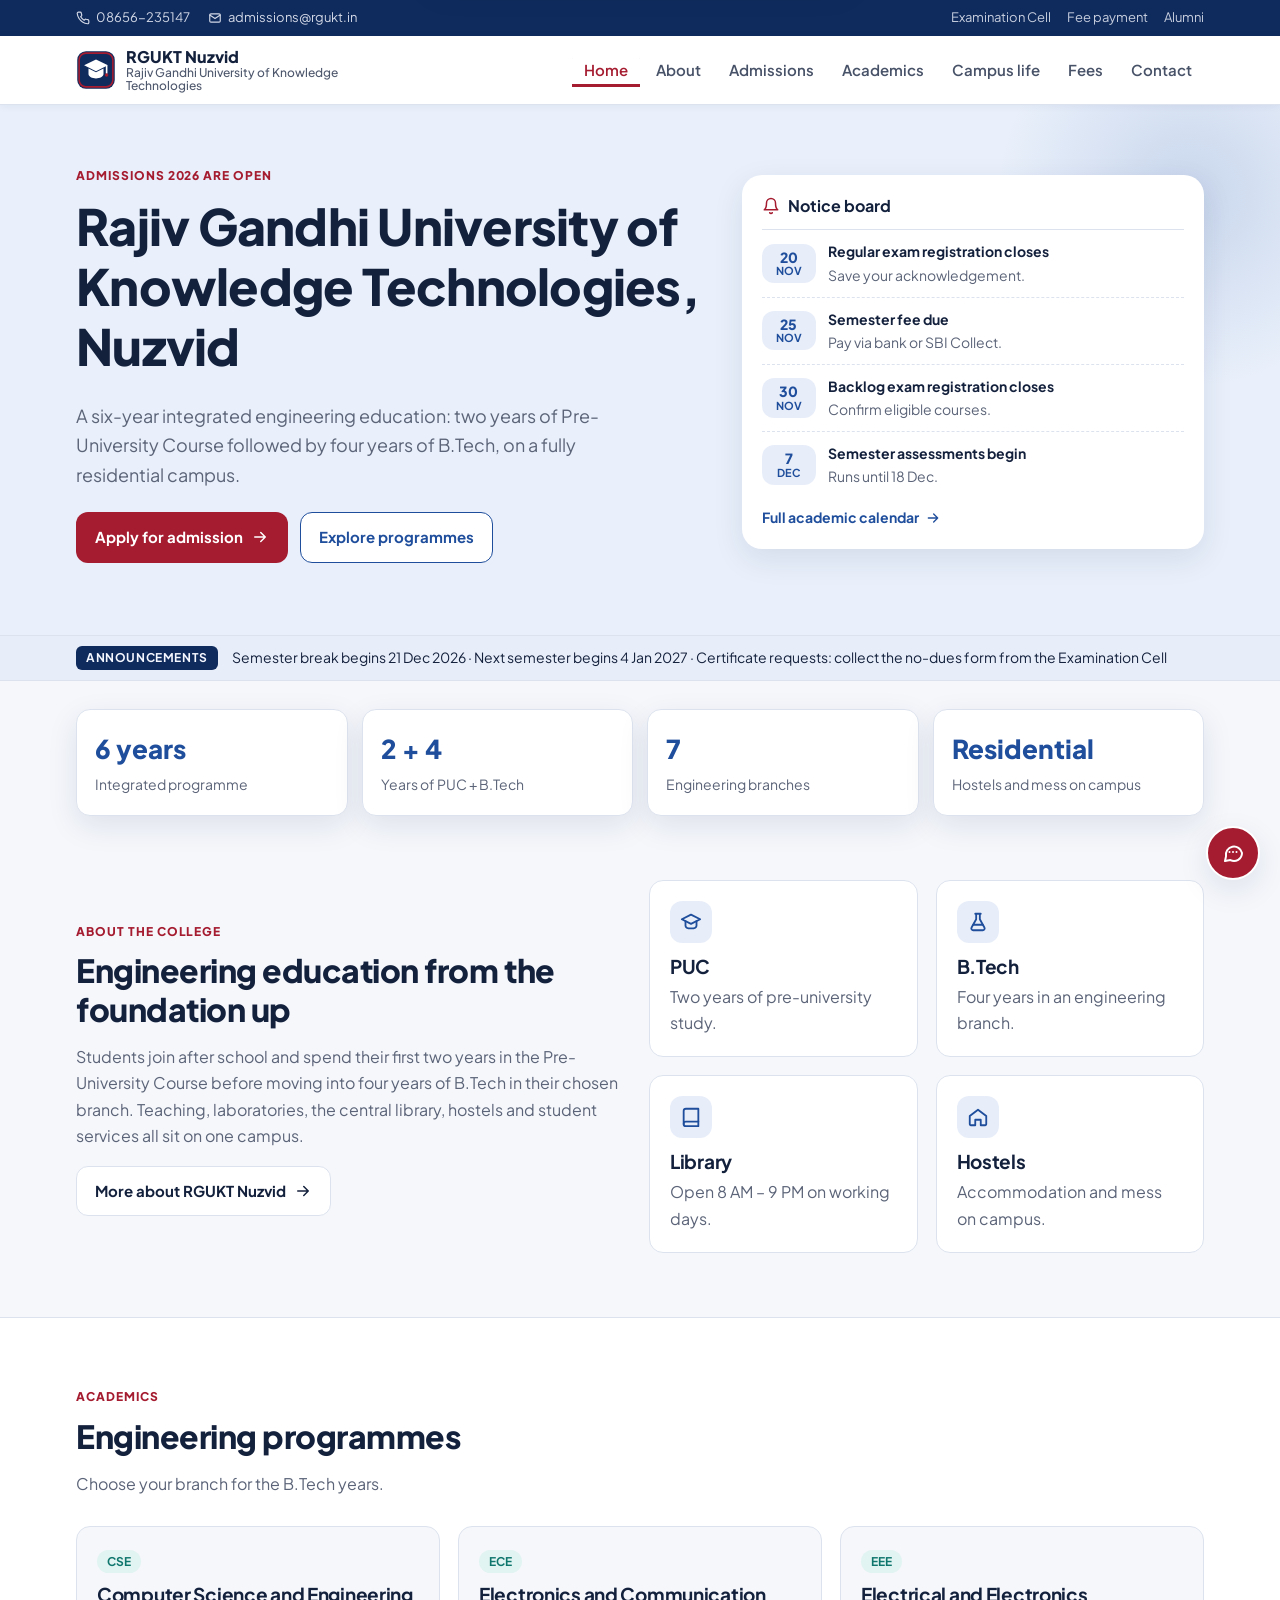
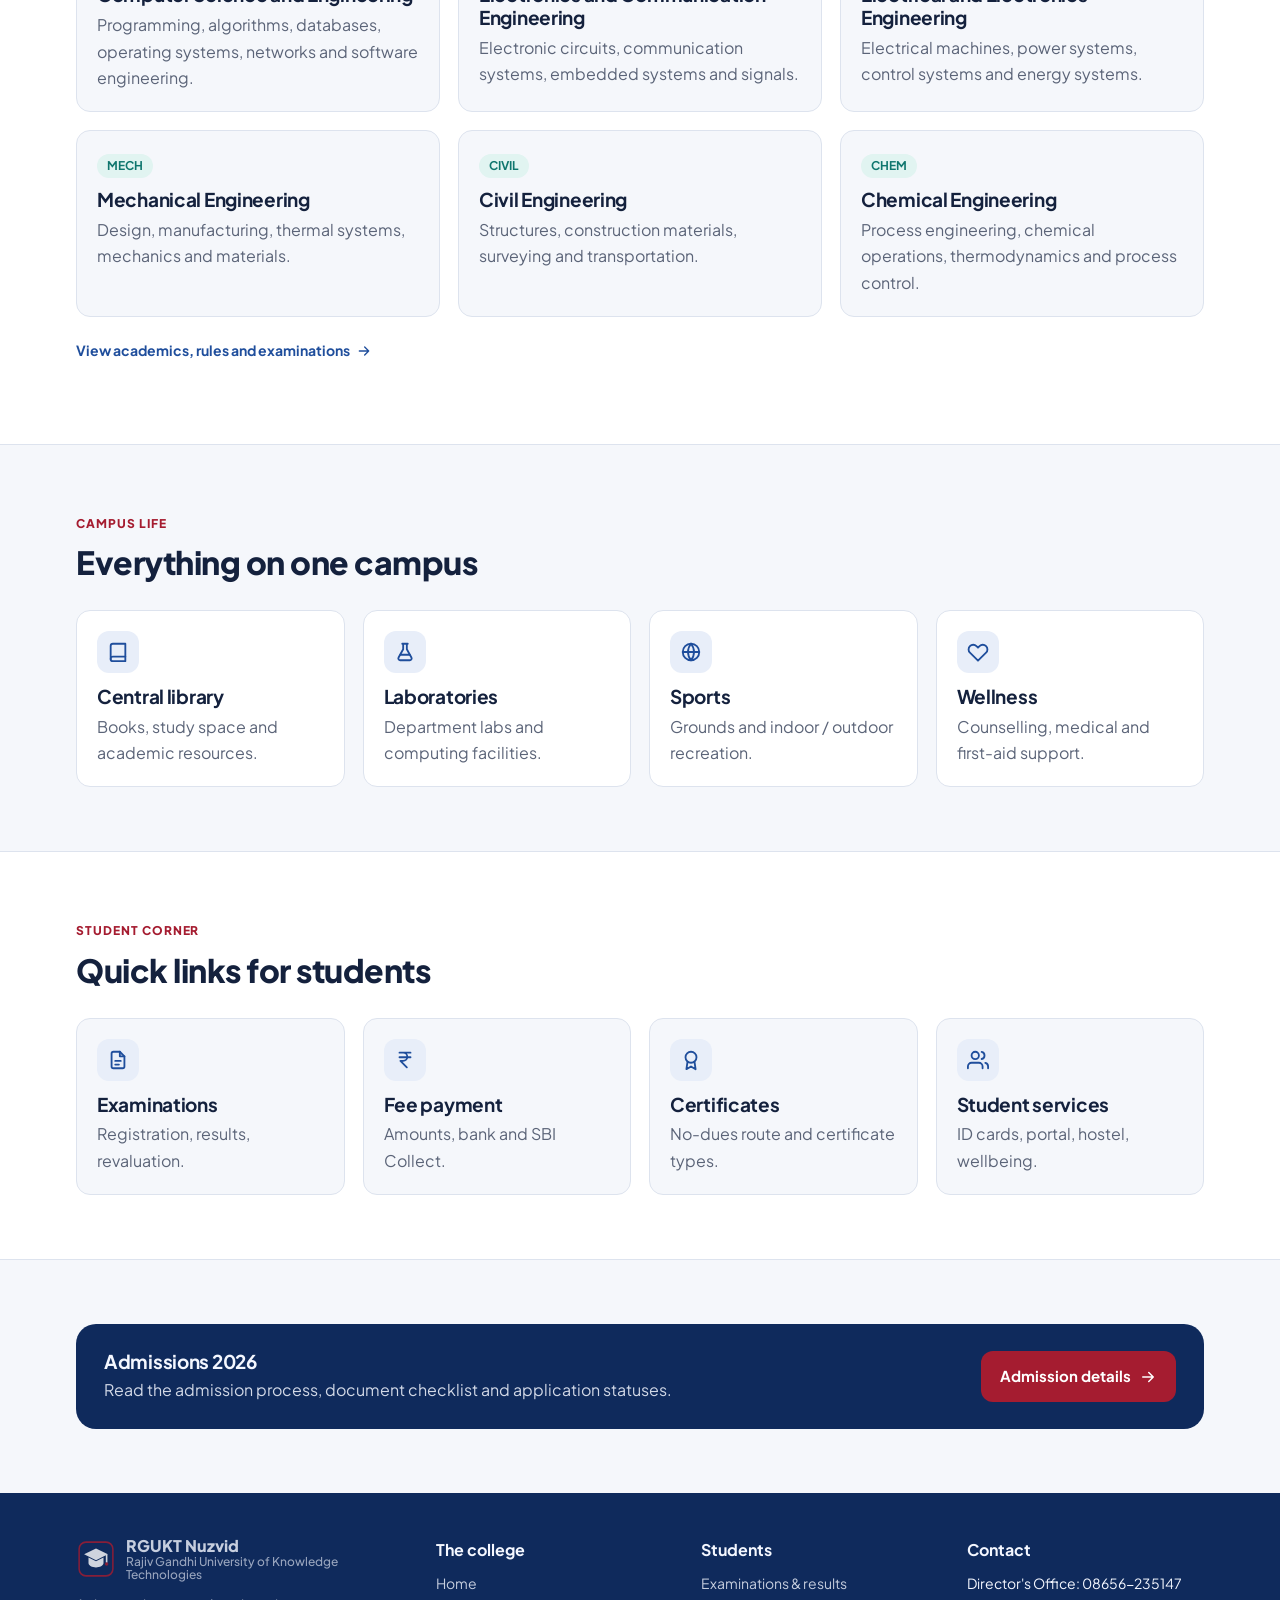
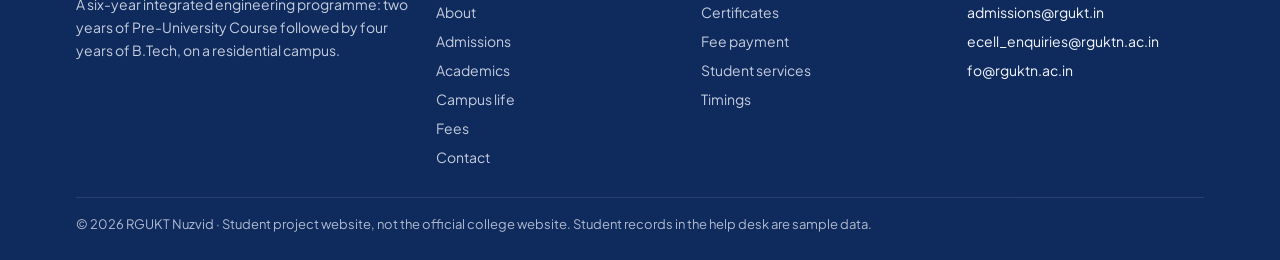
==== index.html @ 2dc01d85 "Add files via upload" ====
<!doctype html>
<html lang="en">
<head>
<meta charset="utf-8">
<meta name="viewport" content="width=device-width, initial-scale=1">
<meta name="color-scheme" content="light">
<title>Home | RGUKT Nuzvid</title>
<meta name="description" content="RGUKT Nuzvid: six-year integrated B.Tech programme. Admissions, academics, campus life, fees and contacts.">
<link rel="icon" href="assets/logo.svg" type="image/svg+xml">
<link rel="preconnect" href="https://fonts.googleapis.com">
<link rel="preconnect" href="https://fonts.gstatic.com" crossorigin>
<link href="https://fonts.googleapis.com/css2?family=Plus+Jakarta+Sans:wght@400;500;600;700;800&display=swap" rel="stylesheet">
<link rel="stylesheet" href="css/style.css">
</head>
<body>
<a class="skip" href="#main">Skip to content</a>
<div class="topbar">
  <div class="container topbar-inner">
    <span><svg viewBox="0 0 24 24" fill="none" stroke="currentColor" stroke-width="2" stroke-linecap="round" stroke-linejoin="round" aria-hidden="true"><path d="M22 16.9v3a2 2 0 0 1-2.2 2 19.8 19.8 0 0 1-8.6-3.1 19.5 19.5 0 0 1-6-6A19.8 19.8 0 0 1 2.1 4.2 2 2 0 0 1 4.1 2h3a2 2 0 0 1 2 1.7c.1 1 .4 1.9.7 2.8a2 2 0 0 1-.5 2.1L8 9.9a16 16 0 0 0 6 6l1.3-1.3a2 2 0 0 1 2.1-.4c.9.3 1.8.6 2.8.7a2 2 0 0 1 1.7 2z"/></svg> 08656-235147</span>
    <span><svg viewBox="0 0 24 24" fill="none" stroke="currentColor" stroke-width="2" stroke-linecap="round" stroke-linejoin="round" aria-hidden="true"><rect x="3" y="5" width="18" height="14" rx="2"/><path d="M3 7l9 6 9-6"/></svg> admissions@rgukt.in</span>
    <nav class="topbar-links" aria-label="Quick links">
      <a href="academics.html#exams">Examination Cell</a>
      <a href="fees.html">Fee payment</a>
      <a href="contact.html#alumni">Alumni</a>
    </nav>
  </div>
</div>
<header class="site-header">
  <div class="container nav">
    <a class="logo" href="index.html"><img src="assets/logo.svg" alt="" width="44" height="44"><span>RGUKT Nuzvid<small>Rajiv Gandhi University of Knowledge Technologies</small></span></a>
    <button class="icon-btn menu-btn" type="button" aria-expanded="false" aria-label="Menu">Menu</button>
    <ul class="nav-links">
      <li><a href="index.html">Home</a></li>
      <li><a href="about.html">About</a></li>
      <li><a href="admissions.html">Admissions</a></li>
      <li><a href="academics.html">Academics</a></li>
      <li><a href="campus.html">Campus life</a></li>
      <li><a href="fees.html">Fees</a></li>
      <li><a href="contact.html">Contact</a></li>
    </ul>
  </div>
</header>
<main id="main">

<section class="hero">
  <div class="container hero-grid">
    <div>
      <span class="eyebrow">Admissions 2026 are open</span>
      <h1>Rajiv Gandhi University of Knowledge Technologies, Nuzvid</h1>
      <p class="lead">A six-year integrated engineering education: two years of Pre-University Course followed by four years of B.Tech, on a fully residential campus.</p>
      <div class="hero-actions">
        <a class="btn btn-primary" href="admissions.html">Apply for admission <svg viewBox="0 0 24 24" fill="none" stroke="currentColor" stroke-width="2" stroke-linecap="round" stroke-linejoin="round" aria-hidden="true"><path d="M5 12h14M13 6l6 6-6 6"/></svg></a>
        <a class="btn btn-ghost" href="academics.html">Explore programmes</a>
      </div>
    </div>
    <div class="hero-card">
      <div class="hero-card-head"><svg viewBox="0 0 24 24" fill="none" stroke="currentColor" stroke-width="2" stroke-linecap="round" stroke-linejoin="round" aria-hidden="true"><path d="M18 8a6 6 0 0 0-12 0c0 7-3 9-3 9h18s-3-2-3-9"/><path d="M13.7 21a2 2 0 0 1-3.4 0"/></svg><b>Notice board</b></div>
      <ul class="notice-list">
        <li><span class="date-chip">20<small>Nov</small></span><span><b>Regular exam registration closes</b>Save your acknowledgement.</span></li>
        <li><span class="date-chip">25<small>Nov</small></span><span><b>Semester fee due</b>Pay via bank or SBI Collect.</span></li>
        <li><span class="date-chip">30<small>Nov</small></span><span><b>Backlog exam registration closes</b>Confirm eligible courses.</span></li>
        <li><span class="date-chip">7<small>Dec</small></span><span><b>Semester assessments begin</b>Runs until 18 Dec.</span></li>
      </ul>
      <a class="text-link" href="academics.html#calendar">Full academic calendar <svg viewBox="0 0 24 24" fill="none" stroke="currentColor" stroke-width="2" stroke-linecap="round" stroke-linejoin="round" aria-hidden="true"><path d="M5 12h14M13 6l6 6-6 6"/></svg></a>
    </div>
  </div>
</section>
<div class="ticker" role="region" aria-label="Announcements">
  <div class="container ticker-inner"><b>Announcements</b><span>Semester break begins 21 Dec 2026 · Next semester begins 4 Jan 2027 · Certificate requests: collect the no-dues form from the Examination Cell</span></div>
</div>

<div class="container">
  <div class="stats">
    <div class="stat"><b>6 years</b><span>Integrated programme</span></div>
    <div class="stat"><b>2 + 4</b><span>Years of PUC + B.Tech</span></div>
    <div class="stat"><b>7</b><span>Engineering branches</span></div>
    <div class="stat"><b>Residential</b><span>Hostels and mess on campus</span></div>
  </div>
</div>

<section class="block">
  <div class="container grid g2" style="align-items:center">
    <div>
      <span class="eyebrow">About the college</span>
      <h2>Engineering education from the foundation up</h2>
      <p class="muted">Students join after school and spend their first two years in the Pre-University Course before moving into four years of B.Tech in their chosen branch. Teaching, laboratories, the central library, hostels and student services all sit on one campus.</p>
      <a class="btn btn-outline" href="about.html">More about RGUKT Nuzvid <svg viewBox="0 0 24 24" fill="none" stroke="currentColor" stroke-width="2" stroke-linecap="round" stroke-linejoin="round" aria-hidden="true"><path d="M5 12h14M13 6l6 6-6 6"/></svg></a>
    </div>
    <div class="grid g2">
      <div class="card"><div class="ic"><svg viewBox="0 0 24 24" fill="none" stroke="currentColor" stroke-width="2" stroke-linecap="round" stroke-linejoin="round" aria-hidden="true"><path d="M22 9L12 4 2 9l10 5 10-5z"/><path d="M6 11v5c0 1.7 2.7 3 6 3s6-1.3 6-3v-5"/></svg></div><h3>PUC</h3><p class="muted">Two years of pre-university study.</p></div>
      <div class="card"><div class="ic"><svg viewBox="0 0 24 24" fill="none" stroke="currentColor" stroke-width="2" stroke-linecap="round" stroke-linejoin="round" aria-hidden="true"><path d="M9 3h6M10 3v6l-5 9a2 2 0 0 0 1.8 3h10.4a2 2 0 0 0 1.8-3l-5-9V3"/><path d="M7 15h10"/></svg></div><h3>B.Tech</h3><p class="muted">Four years in an engineering branch.</p></div>
      <div class="card"><div class="ic"><svg viewBox="0 0 24 24" fill="none" stroke="currentColor" stroke-width="2" stroke-linecap="round" stroke-linejoin="round" aria-hidden="true"><path d="M4 19.5A2.5 2.5 0 0 1 6.5 17H20V3H6.5A2.5 2.5 0 0 0 4 5.5z"/><path d="M4 19.5A2.5 2.5 0 0 0 6.5 22H20v-5"/></svg></div><h3>Library</h3><p class="muted">Open 8 AM – 9 PM on working days.</p></div>
      <div class="card"><div class="ic"><svg viewBox="0 0 24 24" fill="none" stroke="currentColor" stroke-width="2" stroke-linecap="round" stroke-linejoin="round" aria-hidden="true"><path d="M3 11l9-7 9 7v9a1 1 0 0 1-1 1h-5v-6H9v6H4a1 1 0 0 1-1-1z"/></svg></div><h3>Hostels</h3><p class="muted">Accommodation and mess on campus.</p></div>
    </div>
  </div>
</section>

<section class="block alt">
  <div class="container">
    <div class="section-head">
      <span class="eyebrow">Academics</span>
      <h2>Engineering programmes</h2>
      <p class="muted">Choose your branch for the B.Tech years.</p>
    </div>
    <div class="grid g3">
      <div class="card"><span class="tag">CSE</span><h3 style="margin-top:10px">Computer Science and Engineering</h3><p class="muted">Programming, algorithms, databases, operating systems, networks and software engineering.</p></div>
      <div class="card"><span class="tag">ECE</span><h3 style="margin-top:10px">Electronics and Communication Engineering</h3><p class="muted">Electronic circuits, communication systems, embedded systems and signals.</p></div>
      <div class="card"><span class="tag">EEE</span><h3 style="margin-top:10px">Electrical and Electronics Engineering</h3><p class="muted">Electrical machines, power systems, control systems and energy systems.</p></div>
      <div class="card"><span class="tag">MECH</span><h3 style="margin-top:10px">Mechanical Engineering</h3><p class="muted">Design, manufacturing, thermal systems, mechanics and materials.</p></div>
      <div class="card"><span class="tag">CIVIL</span><h3 style="margin-top:10px">Civil Engineering</h3><p class="muted">Structures, construction materials, surveying and transportation.</p></div>
      <div class="card"><span class="tag">CHEM</span><h3 style="margin-top:10px">Chemical Engineering</h3><p class="muted">Process engineering, chemical operations, thermodynamics and process control.</p></div>
    </div>
    <p style="margin-top:20px"><a class="text-link" href="academics.html">View academics, rules and examinations <svg viewBox="0 0 24 24" fill="none" stroke="currentColor" stroke-width="2" stroke-linecap="round" stroke-linejoin="round" aria-hidden="true"><path d="M5 12h14M13 6l6 6-6 6"/></svg></a></p>
  </div>
</section>

<section class="block">
  <div class="container">
    <div class="section-head">
      <span class="eyebrow">Campus life</span>
      <h2>Everything on one campus</h2>
    </div>
    <div class="grid g4">
      <div class="card"><div class="ic"><svg viewBox="0 0 24 24" fill="none" stroke="currentColor" stroke-width="2" stroke-linecap="round" stroke-linejoin="round" aria-hidden="true"><path d="M4 19.5A2.5 2.5 0 0 1 6.5 17H20V3H6.5A2.5 2.5 0 0 0 4 5.5z"/><path d="M4 19.5A2.5 2.5 0 0 0 6.5 22H20v-5"/></svg></div><h3>Central library</h3><p class="muted">Books, study space and academic resources.</p></div>
      <div class="card"><div class="ic"><svg viewBox="0 0 24 24" fill="none" stroke="currentColor" stroke-width="2" stroke-linecap="round" stroke-linejoin="round" aria-hidden="true"><path d="M9 3h6M10 3v6l-5 9a2 2 0 0 0 1.8 3h10.4a2 2 0 0 0 1.8-3l-5-9V3"/><path d="M7 15h10"/></svg></div><h3>Laboratories</h3><p class="muted">Department labs and computing facilities.</p></div>
      <div class="card"><div class="ic"><svg viewBox="0 0 24 24" fill="none" stroke="currentColor" stroke-width="2" stroke-linecap="round" stroke-linejoin="round" aria-hidden="true"><circle cx="12" cy="12" r="9"/><path d="M3 12h18M12 3a14 14 0 0 1 0 18M12 3a14 14 0 0 0 0 18"/></svg></div><h3>Sports</h3><p class="muted">Grounds and indoor / outdoor recreation.</p></div>
      <div class="card"><div class="ic"><svg viewBox="0 0 24 24" fill="none" stroke="currentColor" stroke-width="2" stroke-linecap="round" stroke-linejoin="round" aria-hidden="true"><path d="M20.8 5.6a5 5 0 0 0-7.1 0L12 7.3l-1.7-1.7a5 5 0 0 0-7.1 7.1L12 21.5l8.8-8.8a5 5 0 0 0 0-7.1z"/></svg></div><h3>Wellness</h3><p class="muted">Counselling, medical and first-aid support.</p></div>
    </div>
  </div>
</section>

<section class="block alt">
  <div class="container">
    <div class="section-head">
      <span class="eyebrow">Student corner</span>
      <h2>Quick links for students</h2>
    </div>
    <div class="grid g4">
      <a class="card link" href="academics.html#exams"><div class="ic"><svg viewBox="0 0 24 24" fill="none" stroke="currentColor" stroke-width="2" stroke-linecap="round" stroke-linejoin="round" aria-hidden="true"><path d="M14 3H7a2 2 0 0 0-2 2v14a2 2 0 0 0 2 2h10a2 2 0 0 0 2-2V8z"/><path d="M14 3v5h5M9 13h6M9 17h4"/></svg></div><h3>Examinations</h3><p class="muted">Registration, results, revaluation.</p></a>
      <a class="card link" href="fees.html"><div class="ic"><svg viewBox="0 0 24 24" fill="none" stroke="currentColor" stroke-width="2" stroke-linecap="round" stroke-linejoin="round" aria-hidden="true"><path d="M6 4h12M6 9h12M14 20L7 13h3a4 4 0 0 0 0-9"/></svg></div><h3>Fee payment</h3><p class="muted">Amounts, bank and SBI Collect.</p></a>
      <a class="card link" href="academics.html#certificates"><div class="ic"><svg viewBox="0 0 24 24" fill="none" stroke="currentColor" stroke-width="2" stroke-linecap="round" stroke-linejoin="round" aria-hidden="true"><circle cx="12" cy="9" r="6"/><path d="M8.2 13.9L7 22l5-3 5 3-1.2-8.1"/></svg></div><h3>Certificates</h3><p class="muted">No-dues route and certificate types.</p></a>
      <a class="card link" href="campus.html#services"><div class="ic"><svg viewBox="0 0 24 24" fill="none" stroke="currentColor" stroke-width="2" stroke-linecap="round" stroke-linejoin="round" aria-hidden="true"><path d="M17 21v-2a4 4 0 0 0-4-4H5a4 4 0 0 0-4 4v2"/><circle cx="9" cy="7" r="4"/><path d="M23 21v-2a4 4 0 0 0-3-3.9M16 3.1a4 4 0 0 1 0 7.8"/></svg></div><h3>Student services</h3><p class="muted">ID cards, portal, hostel, wellbeing.</p></a>
    </div>
  </div>
</section>
<section class="block">
  <div class="container">
    <div class="callout">
      <div><h3>Admissions 2026</h3><p>Read the admission process, document checklist and application statuses.</p></div>
      <a class="btn btn-primary" href="admissions.html">Admission details <svg viewBox="0 0 24 24" fill="none" stroke="currentColor" stroke-width="2" stroke-linecap="round" stroke-linejoin="round" aria-hidden="true"><path d="M5 12h14M13 6l6 6-6 6"/></svg></a>
    </div>
  </div>
</section>

</main>
<footer class="site-footer">
  <div class="container">
    <div class="foot-grid">
      <div>
        <a class="logo" href="index.html"><img src="assets/logo.svg" alt="" width="44" height="44"><span>RGUKT Nuzvid<small>Rajiv Gandhi University of Knowledge Technologies</small></span></a>
        <p style="margin-top:12px;opacity:.8;font-size:14px;max-width:380px">A six-year integrated engineering programme: two years of Pre-University Course followed by four years of B.Tech, on a residential campus.</p>
      </div>
      <div>
        <b>The college</b>
        <ul style="margin-top:8px">
          <li><a href="index.html">Home</a></li>
          <li><a href="about.html">About</a></li>
          <li><a href="admissions.html">Admissions</a></li>
          <li><a href="academics.html">Academics</a></li>
          <li><a href="campus.html">Campus life</a></li>
          <li><a href="fees.html">Fees</a></li>
          <li><a href="contact.html">Contact</a></li>
        </ul>
      </div>
      <div>
        <b>Students</b>
        <ul style="margin-top:8px">
          <li><a href="academics.html#exams">Examinations &amp; results</a></li>
          <li><a href="academics.html#certificates">Certificates</a></li>
          <li><a href="fees.html">Fee payment</a></li>
          <li><a href="campus.html#services">Student services</a></li>
          <li><a href="campus.html#timings">Timings</a></li>
        </ul>
      </div>
      <div>
        <b>Contact</b>
        <ul style="margin-top:8px">
          <li>Director's Office: 08656-235147</li>
          <li>admissions@rgukt.in</li>
          <li>ecell_enquiries@rguktn.ac.in</li>
          <li>fo@rguktn.ac.in</li>
        </ul>
      </div>
    </div>
    <div class="foot-note">© <span id="year">2026</span> RGUKT Nuzvid · Student project website, not the official college website. Student records in the help desk are sample data.</div>
  </div>
</footer>
<script src="js/data.js"></script>
<script src="js/main.js"></script>
<script src="js/chatbot.js"></script>
</body>
</html>
---- css/style.css ----
/* RGUKT Nuzvid college site: light navy + crimson theme */
:root {
  --bg: #f5f7fb;
  --panel: #ffffff;
  --ink: #14213d;
  --muted: #5b6478;
  --line: #dde3ee;
  --brand: #0f2a5c;          /* deep navy: top bar, footer, callouts */
  --brand-2: #1f4e9c;        /* royal blue: links, icons */
  --brand-soft: #e8eef9;
  --accent: #a51c30;         /* crimson: primary buttons, highlights */
  --accent-soft: #fbe9ec;
  --on-accent: #ffffff;
  --header-bg: #ffffff;
  --header-ink: #14213d;
  --hero-bg: #e9f0fb;
  --hero-ink: #14213d;
  --teal: #0f766e;
  --teal-soft: #e1f4f1;
  --rose: #a51c30;
  --rose-soft: #fbe9ec;
  --ok: #2f7d32;
  --ok-soft: #e8f5e9;
  --warn: #a51c30;
  --danger: #b42318;
  --danger-soft: #fdecea;
  --on-brand: #f4f7ff;
  --shadow: 0 10px 30px rgba(15, 42, 92, .10);
  --radius: 14px;
  color-scheme: light;
}
* { box-sizing: border-box; }
html { scroll-behavior: smooth; }
body {
  margin: 0; background: var(--bg); color: var(--ink);
  font: 16px/1.65 "Plus Jakarta Sans", system-ui, -apple-system, Segoe UI, sans-serif;
  -webkit-font-smoothing: antialiased;
}
img, svg { max-width: 100%; }
a { color: var(--brand-2); }
h1, h2, h3, h4 { line-height: 1.2; letter-spacing: -.015em; margin: 0 0 .5em; }
h1 { font-size: clamp(30px, 5vw, 50px); font-weight: 800; }
h2 { font-size: clamp(24px, 3vw, 32px); font-weight: 800; }
h3 { font-size: 19px; font-weight: 700; }
p { margin: 0 0 1em; }
.container { width: 100%; max-width: 1160px; margin: 0 auto; padding: 0 16px; }
.muted { color: var(--muted); }
.skip { position: absolute; left: -999px; top: 0; background: var(--panel); padding: 8px 12px; z-index: 100; }
.skip:focus { left: 8px; }

/* top utility bar */
.topbar { background: var(--brand); color: var(--on-brand); font-size: 13px; }
.topbar-inner { display: flex; align-items: center; gap: 18px; min-height: 36px; flex-wrap: wrap; }
.topbar-inner > span { display: inline-flex; align-items: center; gap: 6px; opacity: .85; }
.topbar svg { width: 14px; height: 14px; }
.topbar-links { margin-left: auto; display: flex; gap: 16px; }
.topbar-links a { color: var(--on-brand); opacity: .8; text-decoration: none; }
.topbar-links a:hover { opacity: 1; text-decoration: underline; }

/* hero notice board */
.hero-card { background: var(--panel); color: var(--ink); border-radius: 20px; box-shadow: var(--shadow); padding: 18px 20px; }
.hero-card-head { display: flex; align-items: center; gap: 8px; padding-bottom: 10px; border-bottom: 1px solid var(--line); }
.hero-card-head svg { width: 18px; height: 18px; color: var(--accent); }
.notice-list { list-style: none; margin: 0; padding: 0; }
.notice-list li { display: grid; grid-template-columns: 54px 1fr; gap: 12px; align-items: center; padding: 10px 0; border-bottom: 1px dashed var(--line); font-size: 14px; }
.notice-list li:last-child { border-bottom: none; }
.notice-list b { display: block; }
.notice-list li > span:last-child { color: var(--muted); }
.notice-list li > span:last-child b { color: var(--ink); }
.text-link { display: inline-flex; align-items: center; gap: 6px; font-weight: 700; text-decoration: none; color: var(--brand-2); font-size: 14px; }
.text-link svg { width: 16px; height: 16px; }
.hero-card .text-link { margin-top: 8px; }

/* announcements ticker */
.ticker { background: var(--brand-soft); border-bottom: 1px solid var(--line); font-size: 14px; }
.ticker-inner { display: flex; gap: 14px; align-items: center; min-height: 44px; padding-top: 8px; padding-bottom: 8px; }
.ticker b { flex: none; background: var(--brand); color: var(--on-brand); border-radius: 6px; padding: 2px 10px; font-size: 12px; text-transform: uppercase; letter-spacing: .05em; }
.ticker + .container .stats { margin-top: 28px; }

/* header */
.site-header { background: var(--header-bg); color: var(--header-ink); border-bottom: 1px solid var(--line); box-shadow: 0 1px 8px rgba(15, 42, 92, .06); position: sticky; top: 0; z-index: 50; }
.nav { display: flex; align-items: center; gap: 16px; min-height: 68px; }
.logo { display: flex; align-items: center; gap: 10px; color: inherit; text-decoration: none; font-weight: 800; line-height: 1.1; }
.logo img { width: 40px; height: 40px; }
.logo small { display: block; font-weight: 500; font-size: 12px; opacity: .75; max-width: 230px; }
.nav-links { display: flex; gap: 4px; margin-left: auto; list-style: none; padding: 0; margin-top: 0; margin-bottom: 0; }
.nav-links a { color: inherit; opacity: .78; text-decoration: none; padding: 8px 12px; border-radius: 10px; font-weight: 600; font-size: 15px; }
.nav-links a:hover { opacity: 1; background: var(--brand-soft); }
.nav-links a.active { opacity: 1; color: var(--accent); box-shadow: inset 0 -3px 0 var(--accent); border-radius: 10px 10px 0 0; }
.icon-btn { background: none; border: 1px solid var(--line); color: inherit; border-radius: 10px; padding: 6px 10px; cursor: pointer; font: inherit; font-size: 13px; }
.menu-btn { display: none; }

/* hero */
.hero { background: var(--hero-bg); color: var(--hero-ink); border-bottom: 1px solid var(--line); padding: 56px 0 72px; position: relative; overflow: hidden; }
.hero::after { content: ""; position: absolute; right: -120px; top: -120px; width: 420px; height: 420px; border-radius: 50%; background: radial-gradient(circle, rgba(31, 78, 156, .16), transparent 65%); pointer-events: none; }
.hero-grid { display: grid; grid-template-columns: 1.15fr .85fr; gap: 40px; align-items: center; position: relative; z-index: 1; }
.eyebrow { display: inline-block; font-size: 12px; font-weight: 800; letter-spacing: .08em; text-transform: uppercase; color: var(--accent); margin-bottom: 10px; }
.hero p.lead { font-size: 18px; color: var(--muted); max-width: 560px; }
.hero-actions { display: flex; gap: 12px; flex-wrap: wrap; margin-top: 22px; }
.page-hero { background: var(--hero-bg); color: var(--hero-ink); padding: 40px 0 44px; border-bottom: 1px solid var(--line); }
.page-hero p { color: var(--muted); max-width: 680px; margin: 0; }
.crumbs { font-size: 13px; color: var(--muted); margin-bottom: 8px; }
.crumbs a { color: var(--brand-2); }

.btn { display: inline-flex; align-items: center; gap: 8px; border-radius: 12px; padding: 12px 18px; font: inherit; font-weight: 700; font-size: 15px; text-decoration: none; cursor: pointer; border: 1.5px solid transparent; transition: transform .12s, box-shadow .12s; }
.btn:hover { transform: translateY(-1px); }
.btn svg { width: 18px; height: 18px; flex: none; }
.btn-primary { background: var(--accent); color: var(--on-accent); }
.btn-primary:hover { box-shadow: 0 6px 16px rgba(165, 28, 48, .25); }
.btn-ghost { background: var(--panel); color: var(--brand-2); border-color: var(--brand-2); }
.btn-outline { background: var(--panel); color: var(--ink); border-color: var(--line); }

/* status dot (chat header) */
.dot-live { width: 9px; height: 9px; border-radius: 50%; background: #22c55e; display: inline-block; }

/* sections */
section.block { padding: 64px 0; }
section.block.alt { background: var(--panel); border-top: 1px solid var(--line); border-bottom: 1px solid var(--line); }
.section-head { max-width: 680px; margin-bottom: 28px; }
.grid { display: grid; gap: 18px; }
.g2 { grid-template-columns: repeat(2, minmax(0, 1fr)); }
.g3 { grid-template-columns: repeat(3, minmax(0, 1fr)); }
.g4 { grid-template-columns: repeat(4, minmax(0, 1fr)); }
.card { background: var(--panel); border: 1px solid var(--line); border-radius: var(--radius); padding: 20px; }
.alt .card { background: var(--bg); }
.card .ic { width: 42px; height: 42px; border-radius: 12px; display: grid; place-items: center; background: var(--brand-soft); color: var(--brand-2); margin-bottom: 12px; }
.card .ic svg { width: 22px; height: 22px; }
.card h3 { margin-bottom: 6px; }
.card p:last-child { margin-bottom: 0; }
.card.link { text-decoration: none; color: inherit; transition: transform .12s, box-shadow .12s; display: block; }
.card.link:hover { transform: translateY(-2px); box-shadow: var(--shadow); }
.tag { display: inline-block; font-size: 12px; font-weight: 700; padding: 2px 10px; border-radius: 999px; background: var(--teal-soft); color: var(--teal); }
.tag.amber { background: var(--brand-soft); color: var(--brand-2); }
.tag.rose { background: var(--rose-soft); color: var(--rose); }

.stats { display: grid; grid-template-columns: repeat(4, minmax(0, 1fr)); gap: 14px; margin-top: -40px; position: relative; z-index: 2; }
.stat { background: var(--panel); border: 1px solid var(--line); border-radius: var(--radius); padding: 18px; box-shadow: var(--shadow); }
.stat b { display: block; font-size: 26px; font-weight: 800; color: var(--brand-2); }
.stat span { color: var(--muted); font-size: 14px; }

/* steps */
.steps { list-style: none; padding: 0; margin: 0; display: grid; gap: 12px; counter-reset: s; }
.steps li { counter-increment: s; display: grid; grid-template-columns: 44px 1fr; gap: 14px; align-items: start; background: var(--panel); border: 1px solid var(--line); border-radius: 14px; padding: 14px 16px; }
.steps li::before { content: counter(s); width: 36px; height: 36px; border-radius: 50%; background: var(--brand-2); color: var(--panel); display: grid; place-items: center; font-weight: 800; }
.steps b { display: block; }
.steps span { color: var(--muted); font-size: 15px; }

.checklist { list-style: none; padding: 0; margin: 0; display: grid; gap: 8px; }
.checklist li { padding-left: 30px; position: relative; }
.checklist li::before { content: ""; position: absolute; left: 0; top: 5px; width: 18px; height: 18px; border-radius: 6px; background: var(--ok-soft); border: 1.5px solid var(--ok); }
.checklist li::after { content: ""; position: absolute; left: 6px; top: 8px; width: 5px; height: 9px; border: solid var(--ok); border-width: 0 2px 2px 0; transform: rotate(45deg); }

/* tables */
.table-wrap { overflow-x: auto; background: var(--panel); border: 1px solid var(--line); border-radius: 14px; }
table { border-collapse: collapse; width: 100%; font-size: 15px; }
th, td { text-align: left; padding: 11px 16px; border-bottom: 1px solid var(--line); vertical-align: top; }
th { font-size: 12px; text-transform: uppercase; letter-spacing: .05em; color: var(--muted); background: var(--bg); font-weight: 700; }
tr:last-child td { border-bottom: none; }
td.num, th.num { text-align: right; white-space: nowrap; }

/* notices */
.notice { display: grid; grid-template-columns: 70px 1fr; gap: 14px; align-items: center; padding: 14px 0; border-bottom: 1px dashed var(--line); }
.notice:last-child { border-bottom: none; }
.date-chip { text-align: center; background: var(--brand-soft); color: var(--brand-2); border-radius: 12px; padding: 6px 4px; font-weight: 800; line-height: 1.1; }
.date-chip small { display: block; font-size: 11px; font-weight: 700; text-transform: uppercase; }

/* FAQ */
details { background: var(--panel); border: 1px solid var(--line); border-radius: 12px; padding: 12px 16px; }
details + details { margin-top: 10px; }
summary { cursor: pointer; font-weight: 700; }
details p { margin: 8px 0 0; color: var(--muted); }

/* callout */
.callout { display: flex; gap: 16px; align-items: center; justify-content: space-between; flex-wrap: wrap; background: var(--brand); color: var(--on-brand); border-radius: 20px; padding: 26px 28px; }
.callout h3 { margin: 0 0 4px; }
.callout p { margin: 0; opacity: .85; }

/* footer */
.site-footer { background: var(--brand); color: var(--on-brand); padding: 44px 0 24px; margin-top: 0; }
.site-footer a { color: var(--on-brand); opacity: .8; text-decoration: none; }
.site-footer a:hover { opacity: 1; text-decoration: underline; }
.foot-grid { display: grid; grid-template-columns: 1.4fr 1fr 1fr 1fr; gap: 28px; }
.foot-grid ul { list-style: none; padding: 0; margin: 0; display: grid; gap: 6px; font-size: 14px; }
.foot-note { border-top: 1px solid rgba(255, 255, 255, .15); margin-top: 28px; padding-top: 16px; font-size: 13px; opacity: .7; }

/* ---------- Chat widget ---------- */
.chat-fab { position: fixed; right: 20px; bottom: 20px; z-index: 80; width: 54px; height: 54px; border-radius: 50%; border: none; cursor: pointer; background: var(--accent); color: var(--on-accent); border: 2px solid var(--panel); box-shadow: var(--shadow); display: grid; place-items: center; transition: transform .15s; }
.chat-fab:hover { transform: scale(1.06); }
.chat-fab svg { width: 24px; height: 24px; }
.chat-fab .ping { position: absolute; top: 4px; right: 4px; width: 14px; height: 14px; border-radius: 50%; background: var(--rose); border: 2px solid var(--panel); }
.chat-panel { position: fixed; right: 20px; bottom: 86px; z-index: 81; width: min(400px, calc(100vw - 24px)); height: min(620px, calc(100vh - 120px)); background: var(--panel); border: 1px solid var(--line); border-radius: 20px; box-shadow: var(--shadow); display: flex; flex-direction: column; overflow: hidden; transform-origin: bottom right; transition: transform .18s, opacity .18s; }
.chat-panel[hidden] { display: flex; opacity: 0; transform: scale(.92); pointer-events: none; visibility: hidden; }
.chat-head { background: var(--brand); color: var(--on-brand); padding: 14px 16px; display: flex; align-items: center; gap: 10px; }
.chat-head .avatar { width: 38px; height: 38px; border-radius: 50%; background: var(--accent); display: grid; place-items: center; color: #fff; font-weight: 800; }
.chat-head b { display: block; line-height: 1.2; }
.chat-head small { opacity: .8; font-size: 12px; display: flex; align-items: center; gap: 6px; }
.chat-head .actions { margin-left: auto; display: flex; gap: 6px; }
.chat-head button { background: rgba(255, 255, 255, .1); border: none; color: var(--on-brand); width: 32px; height: 32px; border-radius: 8px; cursor: pointer; display: grid; place-items: center; }
.chat-head button svg { width: 16px; height: 16px; }
.chat-log { flex: 1; overflow-y: auto; padding: 16px; display: flex; flex-direction: column; gap: 10px; background: var(--bg); }
.msg { max-width: 90%; padding: 10px 13px; border-radius: 14px; font-size: 14.5px; line-height: 1.55; word-wrap: break-word; }
.msg.bot { background: var(--panel); border: 1px solid var(--line); border-top-left-radius: 4px; align-self: flex-start; }
.msg.user { background: var(--brand-2); color: var(--panel); border-top-right-radius: 4px; align-self: flex-end; }
.msg p { margin: 0 0 6px; }
.msg p:last-child { margin-bottom: 0; }
.msg h4 { font-size: 14.5px; margin: 0 0 6px; }
.msg ol, .msg ul { margin: 0 0 8px; padding-left: 20px; }
.msg li { margin: 2px 0; }
.msg:has(table) { max-width: 100%; width: 100%; }
.msg table { font-size: 12.5px; margin: 6px 0 8px; border: 1px solid var(--line); border-radius: 8px; overflow: hidden; display: block; overflow-x: auto; }
.msg th, .msg td { padding: 5px 7px; }
.msg th { font-size: 10.5px; }
.msg .contact { font-size: 13.5px; }
.msg .close { margin-top: 6px; }
.typing { display: inline-flex; gap: 4px; padding: 12px 14px; }
.typing i { width: 7px; height: 7px; border-radius: 50%; background: var(--muted); animation: blink 1.2s infinite both; }
.typing i:nth-child(2) { animation-delay: .2s; }
.typing i:nth-child(3) { animation-delay: .4s; }
@keyframes blink { 0%, 80%, 100% { opacity: .25; } 40% { opacity: 1; } }
.chips { display: flex; flex-wrap: wrap; gap: 6px; align-self: flex-start; }
.chip { background: var(--panel); border: 1.5px solid var(--brand-2); color: var(--brand-2); border-radius: 999px; padding: 5px 12px; font: inherit; font-size: 13px; font-weight: 700; cursor: pointer; }
.chip:hover { background: var(--brand-soft); }
.sys { align-self: center; font-size: 12px; color: var(--muted); background: var(--panel); border: 1px dashed var(--line); padding: 4px 10px; border-radius: 999px; }
.chat-form { display: flex; gap: 8px; padding: 12px; border-top: 1px solid var(--line); background: var(--panel); }
.chat-form input { flex: 1; border: 1.5px solid var(--line); background: var(--bg); color: var(--ink); border-radius: 12px; padding: 10px 12px; font: inherit; font-size: 14.5px; min-width: 0; }
.chat-form input:focus { outline: none; border-color: var(--brand-2); }
.chat-form button { border: none; background: var(--brand-2); color: var(--panel); border-radius: 12px; width: 44px; cursor: pointer; display: grid; place-items: center; }
.chat-form button svg { width: 18px; height: 18px; }
.chat-foot { font-size: 11px; color: var(--muted); text-align: center; padding: 0 12px 8px; background: var(--panel); }

/* demo inbox toast (stands in for the OTP / reminder email) */
.mail-toast { position: fixed; left: 50%; top: 16px; transform: translate(-50%, -140%); z-index: 90; width: min(420px, calc(100vw - 24px)); background: var(--panel); color: var(--ink); border: 1px solid var(--line); border-left: 5px solid var(--rose); border-radius: 14px; box-shadow: var(--shadow); padding: 12px 14px; transition: transform .3s; font-size: 14px; }
.mail-toast.show { transform: translate(-50%, 0); }
.mail-toast .from { font-size: 12px; color: var(--muted); display: flex; justify-content: space-between; gap: 8px; }
.mail-toast .code { font-family: ui-monospace, Consolas, monospace; font-size: 22px; font-weight: 800; letter-spacing: .2em; color: var(--rose); }
.mail-toast button { position: absolute; right: 8px; top: 6px; background: none; border: none; color: var(--muted); cursor: pointer; font-size: 18px; }

/* responsive */
@media (max-width: 960px) {
  .hero-grid, .g2 { grid-template-columns: 1fr; }
  .g3, .g4, .stats { grid-template-columns: repeat(2, minmax(0, 1fr)); }
  .foot-grid { grid-template-columns: 1fr 1fr; }
}
@media (max-width: 1100px) {
  .nav-links a { padding: 8px 9px; font-size: 14px; }
  .logo small { display: none; }
}
@media (max-width: 760px) {
  .topbar-links { display: none; }
  .ticker-inner { flex-direction: column; align-items: flex-start; gap: 6px; }
  .menu-btn { display: inline-block; margin-left: auto; }
  .nav-links { display: none; position: absolute; left: 0; right: 0; top: 100%; background: var(--header-bg); border-bottom: 1px solid var(--line); flex-direction: column; padding: 8px 16px 16px; }
  .nav-links.open { display: flex; }
  .nav-links a.active { box-shadow: inset 3px 0 0 var(--accent); border-radius: 0 10px 10px 0; }
}
@media (max-width: 560px) {
  .g3, .g4, .stats, .foot-grid { grid-template-columns: 1fr; }
  .hero { padding: 40px 0 64px; }
  section.block { padding: 44px 0; }
  .chat-panel { right: 12px; bottom: 86px; }
  .chat-fab { right: 12px; bottom: 12px; }
}
@media (prefers-reduced-motion: reduce) { * { transition: none !important; animation: none !important; } }
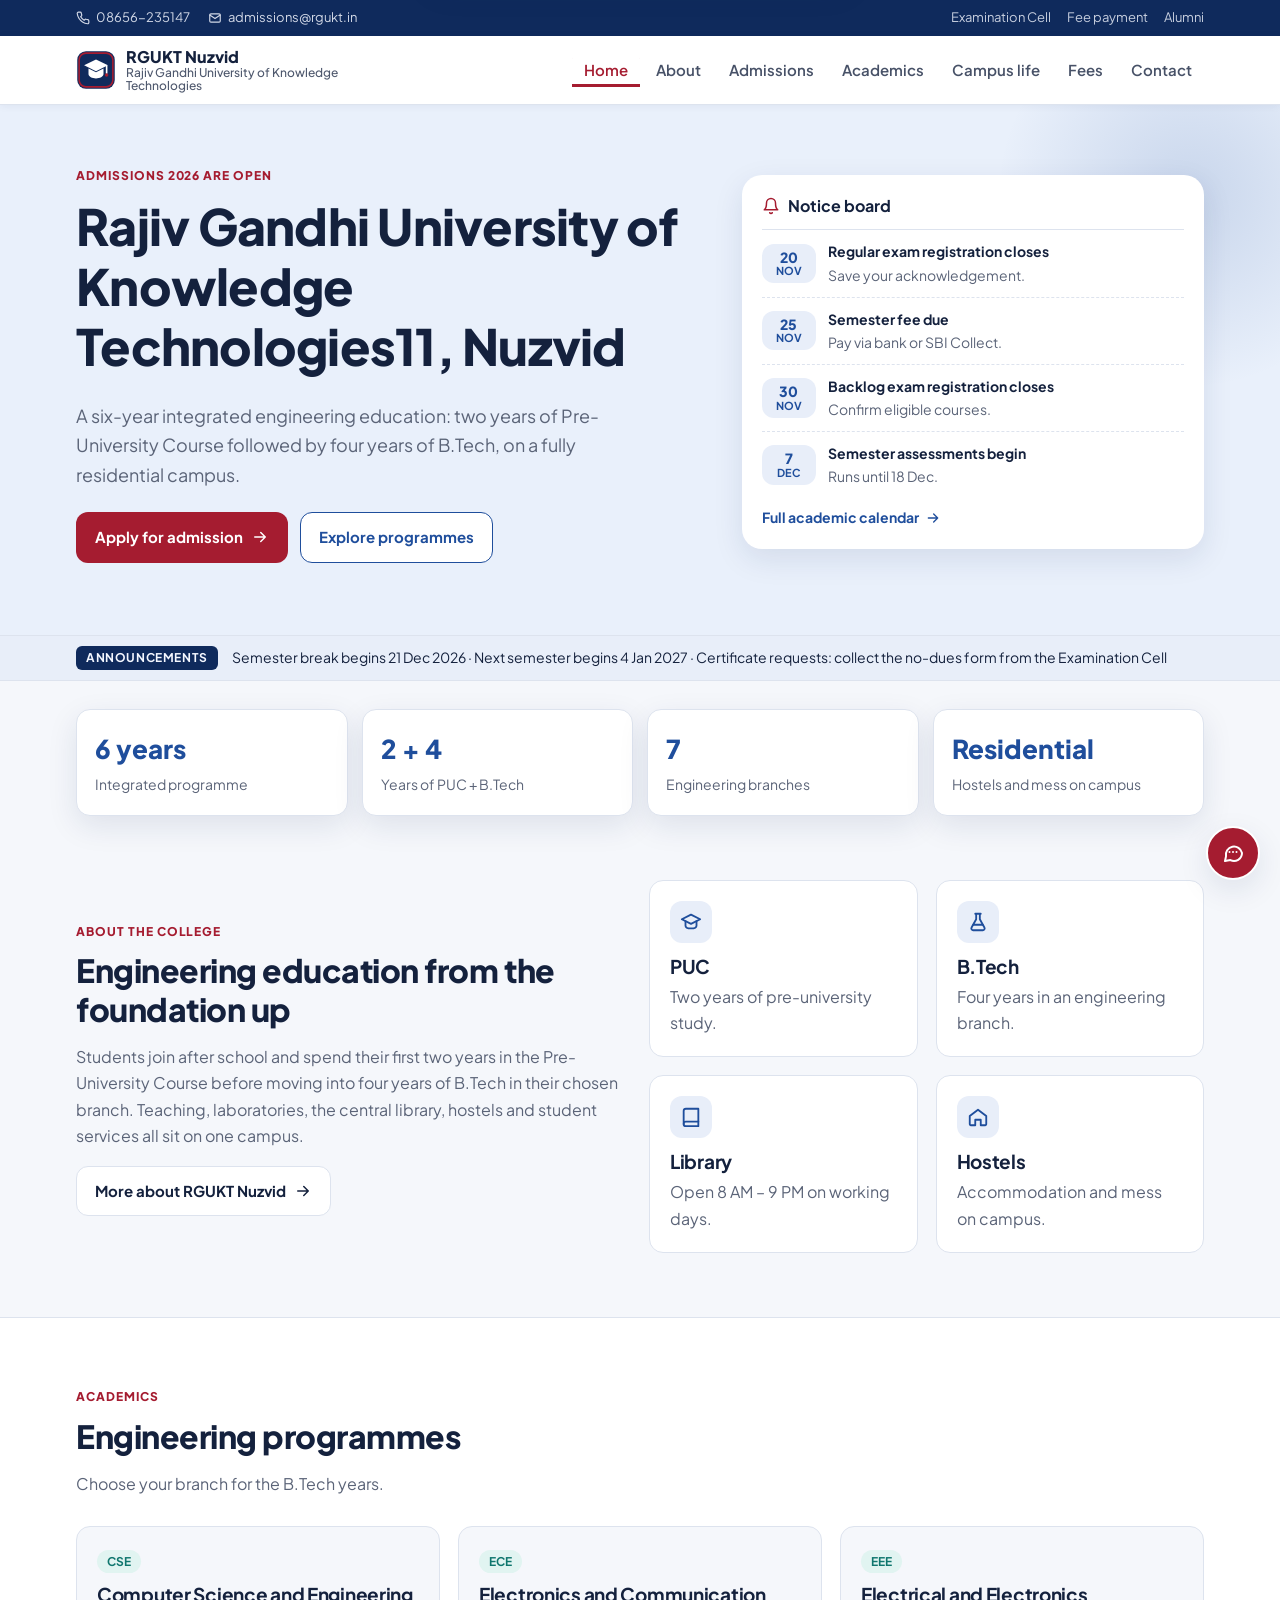
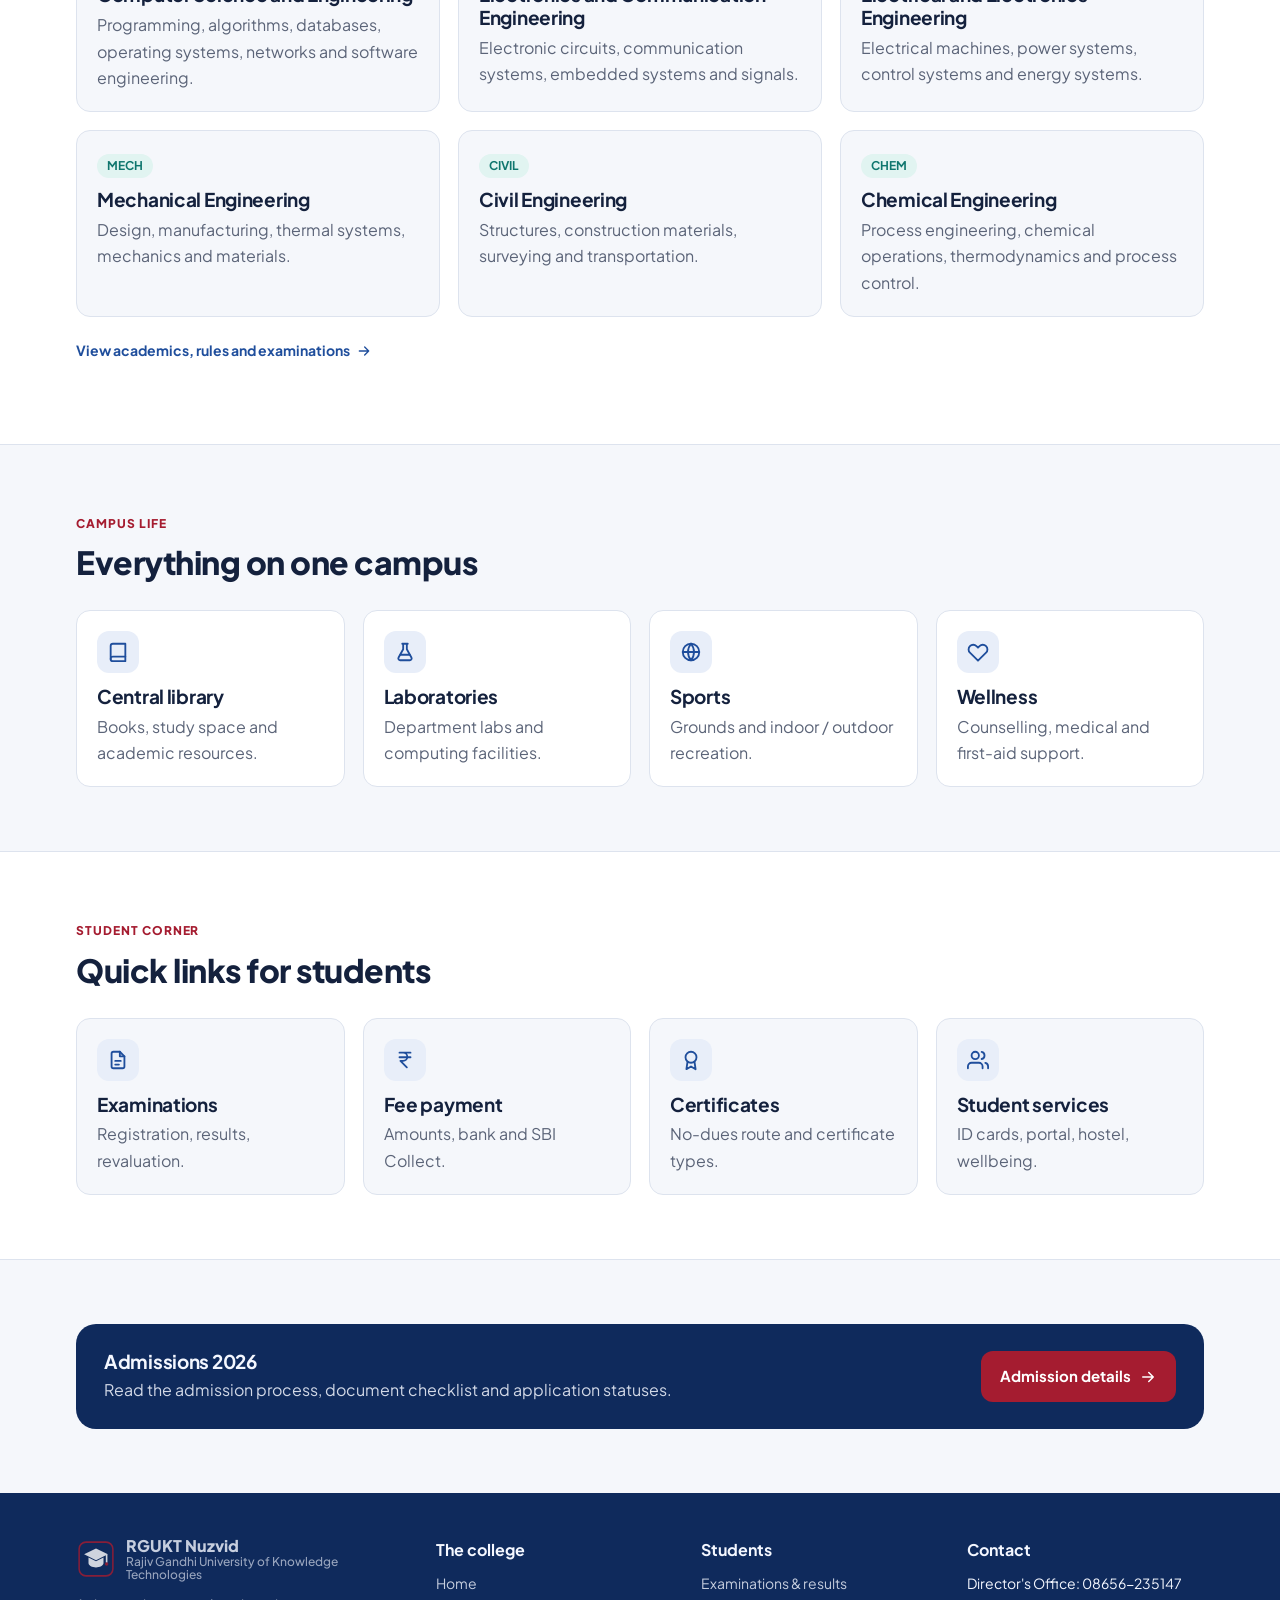
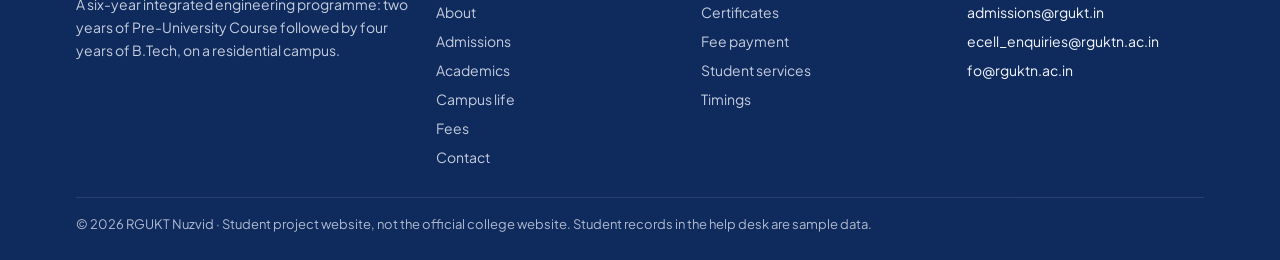
==== commit a23a8d70: "initial" ====
--- a/index.html
+++ b/index.html
@@ -46,7 +46,7 @@
   <div class="container hero-grid">
     <div>
       <span class="eyebrow">Admissions 2026 are open</span>
-      <h1>Rajiv Gandhi University of Knowledge Technologies, Nuzvid</h1>
+      <h1>Rajiv Gandhi University of Knowledge Technologies11, Nuzvid</h1>
       <p class="lead">A six-year integrated engineering education: two years of Pre-University Course followed by four years of B.Tech, on a fully residential campus.</p>
       <div class="hero-actions">
         <a class="btn btn-primary" href="admissions.html">Apply for admission <svg viewBox="0 0 24 24" fill="none" stroke="currentColor" stroke-width="2" stroke-linecap="round" stroke-linejoin="round" aria-hidden="true"><path d="M5 12h14M13 6l6 6-6 6"/></svg></a>
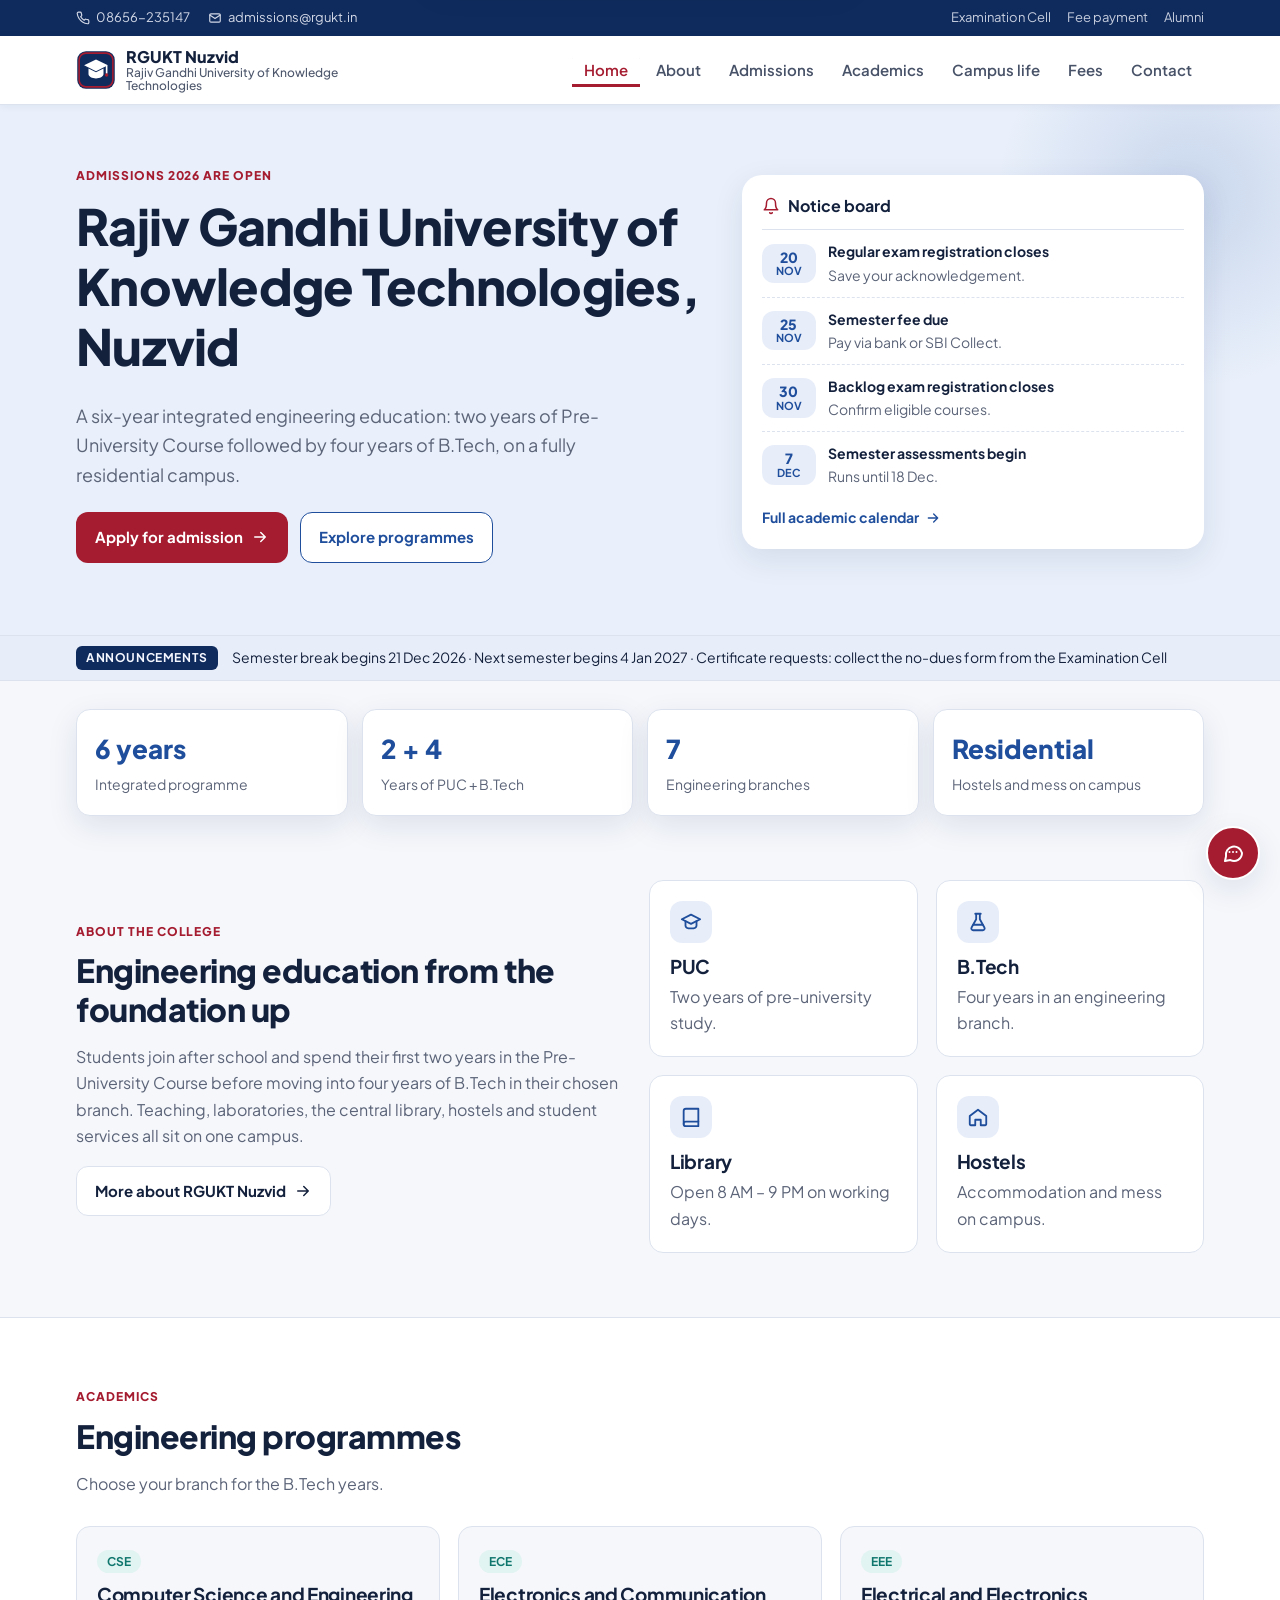
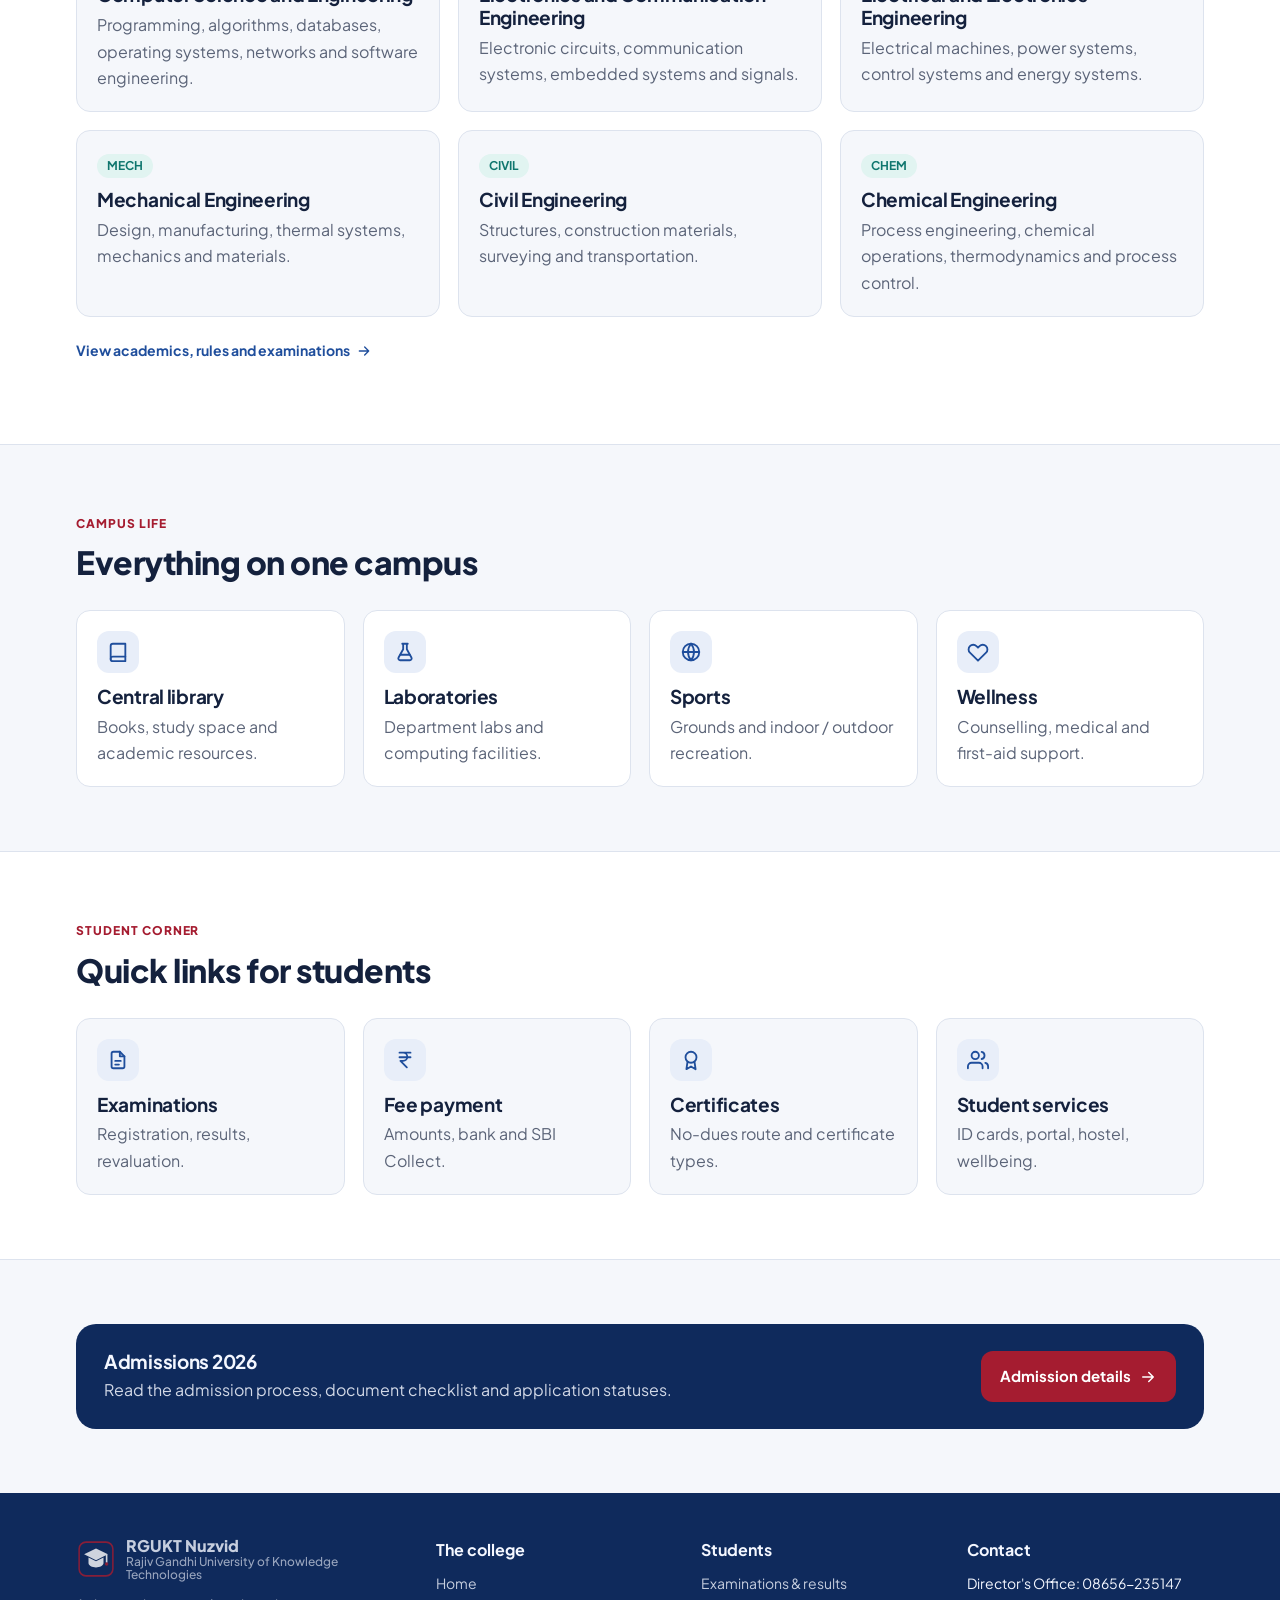
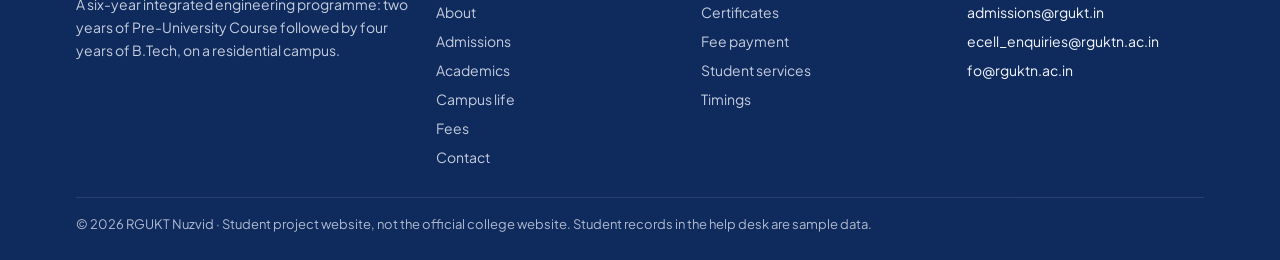
==== commit 625b6397: "revert" ====
--- a/index.html
+++ b/index.html
@@ -46,7 +46,7 @@
   <div class="container hero-grid">
     <div>
       <span class="eyebrow">Admissions 2026 are open</span>
-      <h1>Rajiv Gandhi University of Knowledge Technologies11, Nuzvid</h1>
+      <h1>Rajiv Gandhi University of Knowledge Technologies, Nuzvid</h1>
       <p class="lead">A six-year integrated engineering education: two years of Pre-University Course followed by four years of B.Tech, on a fully residential campus.</p>
       <div class="hero-actions">
         <a class="btn btn-primary" href="admissions.html">Apply for admission <svg viewBox="0 0 24 24" fill="none" stroke="currentColor" stroke-width="2" stroke-linecap="round" stroke-linejoin="round" aria-hidden="true"><path d="M5 12h14M13 6l6 6-6 6"/></svg></a>
